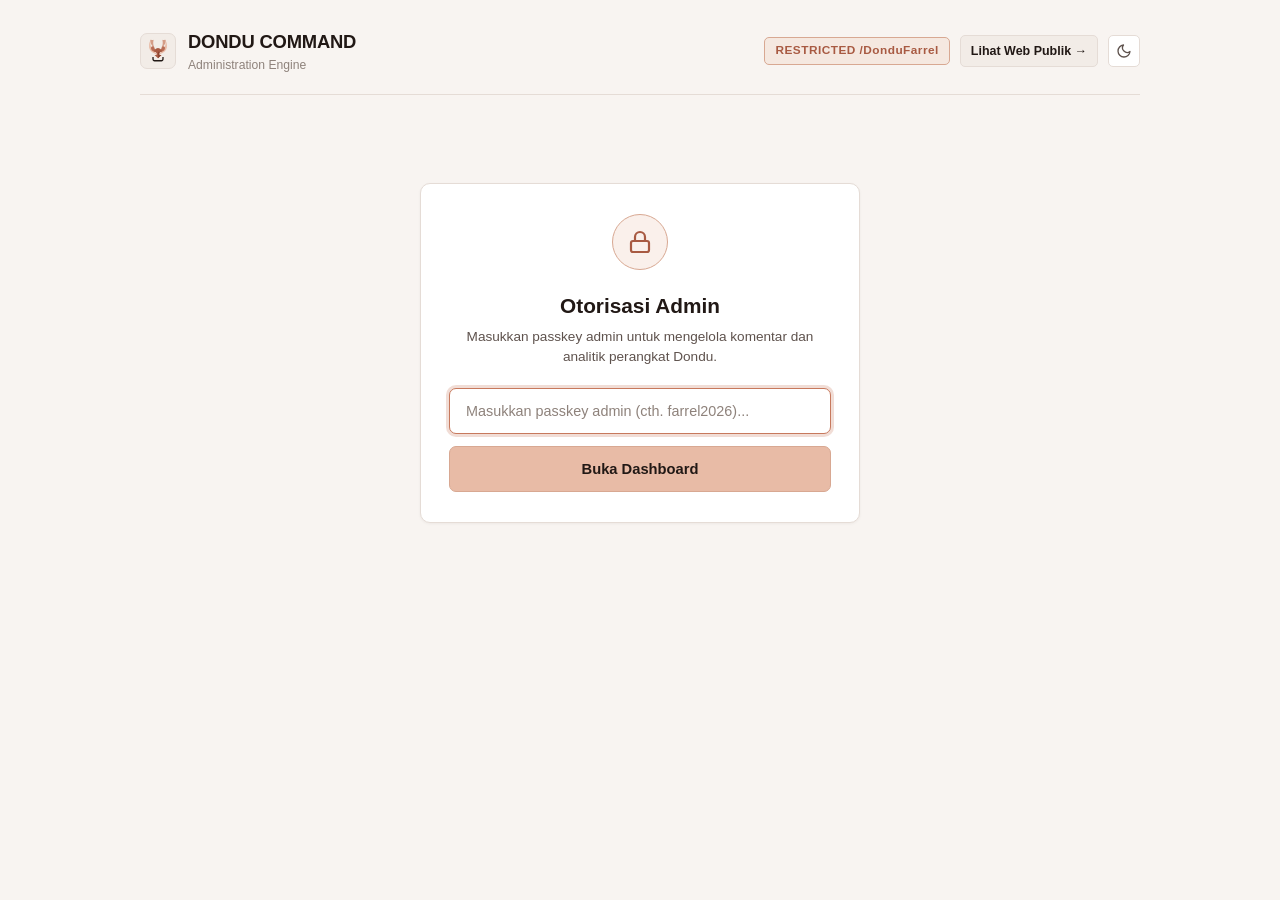
==== static/admin.html @ 4f3489fa "feat: setup admin dashboard at /DonduFarrel, device analytics, comments CRUD, custom falcon logo, an" ====
<!DOCTYPE html>
<html lang="id">
<head>
  <meta charset="UTF-8" />
  <meta name="viewport" content="width=device-width, initial-scale=1.0" />
  <meta name="robots" content="noindex, nofollow" />
  <meta name="theme-color" content="#E8BBA6" />
  <title>Dondu Central Command — /DonduFarrel</title>
  <link rel="icon" type="image/svg+xml" href="/static/dondu-logo.svg" />
  <link rel="stylesheet" href="/static/styles.css" />
  <style>
    /* Admin Specific Styling (Solid Flat, Anti-AI Slop) */
    .admin-shell {
      max-width: 1040px;
      margin: 0 auto;
      padding: 28px 20px 60px;
      display: flex;
      flex-direction: column;
      gap: 28px;
    }

    .admin-nav {
      display: flex;
      align-items: center;
      justify-content: space-between;
      flex-wrap: wrap;
      gap: 16px;
      padding-bottom: 20px;
      border-bottom: 1px solid var(--border-color);
    }

    .admin-brand {
      display: flex;
      align-items: center;
      gap: 12px;
      text-decoration: none;
      color: var(--text-primary);
    }

    .admin-badge-lock {
      font-size: 0.74rem;
      font-weight: 700;
      color: var(--accent-dark);
      background-color: var(--accent-soft);
      border: 1px solid var(--accent-border);
      padding: 4px 10px;
      border-radius: var(--radius-sm);
      letter-spacing: 0.04em;
    }

    :root[data-theme="dark"] .admin-badge-lock {
      color: var(--accent);
    }

    .admin-nav-actions {
      display: flex;
      align-items: center;
      gap: 10px;
    }

    /* Auth Screen (Login Passkey) */
    .admin-auth-card {
      max-width: 440px;
      margin: 60px auto;
      text-align: center;
      display: flex;
      flex-direction: column;
      gap: 20px;
    }

    .auth-icon-wrap {
      width: 56px;
      height: 56px;
      border-radius: 50%;
      background-color: var(--accent-soft);
      color: var(--accent-dark);
      border: 1px solid var(--accent-border);
      display: inline-flex;
      align-items: center;
      justify-content: center;
      margin: 0 auto;
    }

    :root[data-theme="dark"] .auth-icon-wrap {
      color: var(--accent);
    }

    /* Metrics Overview Grid */
    .metrics-grid {
      display: grid;
      grid-template-columns: repeat(auto-fit, minmax(210px, 1fr));
      gap: 18px;
    }

    .metric-card {
      background-color: var(--bg-card);
      border: 1px solid var(--border-color);
      border-radius: var(--radius-md);
      padding: 20px;
      box-shadow: var(--shadow-sm);
      display: flex;
      flex-direction: column;
      gap: 6px;
    }

    .metric-label {
      font-size: 0.78rem;
      font-weight: 600;
      text-transform: uppercase;
      letter-spacing: 0.05em;
      color: var(--text-muted);
    }

    .metric-val {
      font-size: 2rem;
      font-weight: 800;
      letter-spacing: -0.03em;
      color: var(--text-primary);
      line-height: 1.1;
    }

    .metric-desc {
      font-size: 0.78rem;
      color: var(--text-secondary);
    }

    /* Admin Section Headers */
    .admin-section-header {
      display: flex;
      align-items: center;
      justify-content: space-between;
      flex-wrap: wrap;
      gap: 12px;
      margin-bottom: 16px;
    }

    .admin-section-title {
      font-size: 1.15rem;
      font-weight: 700;
      letter-spacing: -0.01em;
      color: var(--text-primary);
      display: flex;
      align-items: center;
      gap: 8px;
    }

    /* Tables */
    .table-container {
      width: 100%;
      overflow-x: auto;
      border: 1px solid var(--border-color);
      border-radius: var(--radius-md);
      background-color: var(--bg-card);
    }

    .admin-table {
      width: 100%;
      border-collapse: collapse;
      text-align: left;
      font-size: 0.86rem;
    }

    .admin-table th {
      background-color: var(--bg-subtle);
      color: var(--text-secondary);
      font-weight: 700;
      font-size: 0.76rem;
      text-transform: uppercase;
      letter-spacing: 0.05em;
      padding: 12px 16px;
      border-bottom: 1px solid var(--border-color);
      white-space: nowrap;
    }

    .admin-table td {
      padding: 13px 16px;
      border-bottom: 1px solid var(--border-color);
      color: var(--text-primary);
      vertical-align: middle;
    }

    .admin-table tr:last-child td {
      border-bottom: none;
    }

    .admin-table tr:hover td {
      background-color: var(--accent-soft);
    }

    /* Status Pills */
    .pill-status {
      display: inline-flex;
      align-items: center;
      padding: 2px 8px;
      border-radius: 4px;
      font-size: 0.74rem;
      font-weight: 600;
      text-transform: uppercase;
      letter-spacing: 0.02em;
    }

    .pill-active {
      background-color: var(--accent-soft);
      color: var(--accent-dark);
      border: 1px solid var(--accent-border);
    }

    :root[data-theme="dark"] .pill-active {
      color: var(--accent);
    }

    .pill-pinned {
      background-color: var(--accent);
      color: var(--accent-contrast);
      font-weight: 700;
    }

    .pill-hidden {
      background-color: var(--bg-subtle);
      color: var(--text-muted);
      border: 1px solid var(--border-color);
    }

    .pill-badge {
      display: inline-block;
      font-size: 0.72rem;
      font-weight: 600;
      padding: 1px 6px;
      border-radius: 4px;
      background-color: var(--bg-subtle);
      border: 1px solid var(--border-color);
      color: var(--text-secondary);
    }

    /* Actions */
    .table-actions {
      display: flex;
      align-items: center;
      gap: 6px;
    }

    .btn-action {
      height: 32px;
      padding: 0 10px;
      font-size: 0.78rem;
      font-weight: 600;
      border-radius: var(--radius-sm);
      border: 1px solid var(--border-color);
      background-color: var(--bg-subtle);
      color: var(--text-primary);
      cursor: pointer;
      display: inline-flex;
      align-items: center;
      gap: 4px;
      transition: border-color 0.15s ease, background-color 0.15s ease;
    }

    .btn-action:hover {
      border-color: var(--border-focus);
      background-color: var(--accent-soft);
    }

    .btn-action-delete:hover {
      background-color: var(--danger-bg);
      border-color: var(--danger-border);
      color: var(--danger-text);
    }

    /* Device Analytics Summary Row */
    .analytics-row {
      display: grid;
      grid-template-columns: repeat(auto-fit, minmax(280px, 1fr));
      gap: 18px;
    }

    .distribution-card {
      background-color: var(--bg-card);
      border: 1px solid var(--border-color);
      border-radius: var(--radius-md);
      padding: 18px;
    }

    .distribution-list {
      display: flex;
      flex-direction: column;
      gap: 10px;
      margin-top: 12px;
    }

    .distribution-item {
      display: flex;
      align-items: center;
      justify-content: space-between;
      font-size: 0.86rem;
    }

    .distribution-name {
      display: flex;
      align-items: center;
      gap: 8px;
      color: var(--text-primary);
      font-weight: 600;
    }

    .distribution-count {
      font-family: var(--font-mono);
      font-weight: 700;
      color: var(--accent-dark);
    }

    :root[data-theme="dark"] .distribution-count {
      color: var(--accent);
    }

    /* Modal Form */
    .admin-modal-backdrop {
      position: fixed;
      inset: 0;
      background-color: rgba(33, 24, 21, 0.6);
      display: flex;
      align-items: center;
      justify-content: center;
      padding: 20px;
      z-index: 100;
    }

    .admin-modal {
      width: 100%;
      max-width: 520px;
      background-color: var(--bg-card);
      border: 1px solid var(--border-color);
      border-radius: var(--radius-lg);
      padding: 24px;
      box-shadow: 0 10px 30px rgba(0, 0, 0, 0.25);
      display: flex;
      flex-direction: column;
      gap: 16px;
    }

    .modal-header {
      display: flex;
      align-items: center;
      justify-content: space-between;
      border-bottom: 1px solid var(--border-color);
      padding-bottom: 12px;
    }

    .modal-title {
      font-size: 1.05rem;
      font-weight: 700;
    }
  </style>
</head>
<body>
  <div class="admin-shell">
    <!-- Admin Top Nav -->
    <header class="admin-nav">
      <a href="/" class="admin-brand" title="Kembali ke Halaman Utama">
        <div class="brand-mark" aria-hidden="true">
          <svg class="brand-logo-svg" viewBox="0 0 120 120" width="28" height="28" fill="none" role="img" aria-hidden="true">
            <path d="M40 8C38 18 35 32 46 47C35 40 26 28 24 16C23 11 25 8 28 8C31 8 35 12 40 8Z" fill="#D49D87"/>
            <path d="M28 8C22 22 24 40 38 56C48 68 56 74 58 84C53 77 45 71 36 67C24 61 17 48 19 32C19 22 23 13 28 8Z" fill="#E8BBA6"/>
            <path d="M38 38C44 48 51 58 56 70C51 66 43 62 36 60C30 58 27 50 28 44C30 38 34 39 38 38Z" fill="#B86C54"/>
            <path d="M80 8C82 18 85 32 74 47C85 40 94 28 96 16C97 11 95 8 92 8C89 8 85 12 80 8Z" fill="#D49D87"/>
            <path d="M92 8C98 22 96 40 82 56C72 68 64 74 62 84C67 77 75 71 84 67C96 61 103 48 101 32C101 22 97 13 92 8Z" fill="#E8BBA6"/>
            <path d="M82 38C76 48 69 58 64 70C69 66 77 62 84 60C90 58 93 50 92 44C90 38 86 39 82 38Z" fill="#B86C54"/>
            <path d="M60 46C65 46 71 50 74 54C76 56 78 59 81 60C78 63 74 65 70 65C66 69 62 76 60 78C58 76 54 69 50 65C46 65 42 63 39 60C42 59 44 56 46 54C49 50 55 46 60 46Z" fill="#A85A42"/>
            <polygon points="60,94 44,78 54,78 54,64 66,64 66,78 76,78" fill="#A85A42"/>
            <polygon points="60,94 60,64 66,64 66,78 76,78" fill="#8C4430"/>
            <path d="M34 88V98C34 103.5 38.5 108 44 108H76C81.5 108 86 103.5 86 98V88H80V98C80 100.2 78.2 102 76 102H44C41.8 102 40 100.2 40 98V88H34Z" fill="currentColor"/>
          </svg>
        </div>
        <div>
          <strong style="letter-spacing: -0.01em; font-size: 1.15rem;">DONDU COMMAND</strong>
          <span style="font-size: 0.76rem; color: var(--text-muted); display: block;">Administration Engine</span>
        </div>
      </a>

      <div class="admin-nav-actions">
        <span class="admin-badge-lock">RESTRICTED /DonduFarrel</span>
        <a href="/" class="btn btn-action" style="text-decoration:none;">Lihat Web Publik &rarr;</a>
        <button type="button" id="themeToggleBtn" class="theme-toggle" aria-label="Ganti tema">
          <svg class="icon-sun" viewBox="0 0 24 24" width="16" height="16" fill="none" stroke="currentColor" stroke-width="2" stroke-linecap="round" stroke-linejoin="round" aria-hidden="true">
            <circle cx="12" cy="12" r="4"></circle>
            <path d="M12 2v2M12 20v2M4.93 4.93l1.41 1.41M17.66 17.66l1.41 1.41M2 12h2M20 12h2M6.34 17.66l-1.41 1.41M19.07 4.93l-1.41 1.41"></path>
          </svg>
          <svg class="icon-moon" viewBox="0 0 24 24" width="16" height="16" fill="none" stroke="currentColor" stroke-width="2" stroke-linecap="round" stroke-linejoin="round" aria-hidden="true">
            <path d="M21 12.79A9 9 0 1 1 11.21 3 7 7 0 0 0 21 12.79z"></path>
          </svg>
        </button>
      </div>
    </header>

    <!-- State 1: Locked Screen (Password Prompt) -->
    <section id="authSection" class="card admin-auth-card">
      <div class="auth-icon-wrap" aria-hidden="true">
        <svg viewBox="0 0 24 24" width="24" height="24" fill="none" stroke="currentColor" stroke-width="2.2" stroke-linecap="round" stroke-linejoin="round">
          <rect x="3" y="11" width="18" height="11" rx="2" ry="2"></rect>
          <path d="M7 11V7a5 5 0 0 1 10 0v4"></path>
        </svg>
      </div>
      <div>
        <h1 style="font-size: 1.3rem; margin-bottom: 6px;">Otorisasi Admin</h1>
        <p style="font-size: 0.85rem; color: var(--text-secondary);">Masukkan passkey admin untuk mengelola komentar dan analitik perangkat Dondu.</p>
      </div>

      <form id="adminLoginForm" style="display:flex; flex-direction:column; gap:12px;">
        <input
          type="password"
          id="adminPasskeyInput"
          class="url-input"
          placeholder="Masukkan passkey admin (cth. farrel2026)..."
          autocomplete="current-password"
          required
          style="padding: 0 16px; height: 46px;"
        />
        <div id="authAlert" class="alert-box hidden" style="margin: 0; padding: 8px 12px;">
          <p id="authAlertText" class="alert-text" style="font-size: 0.82rem;"></p>
        </div>
        <button type="submit" class="btn btn-primary" style="width: 100%; height: 46px;">
          <span>Buka Dashboard</span>
        </button>
      </form>
    </section>

    <!-- State 2: Active Dashboard (Shown after Login) -->
    <main id="dashboardMain" class="hidden" style="display:flex; flex-direction:column; gap:32px;">
      <!-- Metrics Overview -->
      <section class="metrics-grid">
        <div class="metric-card">
          <span class="metric-label">Perangkat Terdeteksi</span>
          <span class="metric-val" id="metricTotalDevices">0</span>
          <span class="metric-desc">Total perangkat unik tercatat</span>
        </div>
        <div class="metric-card">
          <span class="metric-label">Total Kunjungan</span>
          <span class="metric-val" id="metricTotalVisits">0</span>
          <span class="metric-desc">Akumulasi sesi kunjungan</span>
        </div>
        <div class="metric-card">
          <span class="metric-label">Aktif Hari Ini</span>
          <span class="metric-val" id="metricDevicesToday">0</span>
          <span class="metric-desc">Perangkat masuk 24 jam terakhir</span>
        </div>
        <div class="metric-card">
          <span class="metric-label">Total Komentar</span>
          <span class="metric-val" id="metricTotalComments">0</span>
          <span class="metric-desc">Ulasan tersimpan di engine</span>
        </div>
      </section>

      <!-- Device Recognition Breakdown -->
      <section class="card">
        <div class="admin-section-header">
          <h2 class="admin-section-title">
            <svg viewBox="0 0 24 24" width="20" height="20" fill="none" stroke="currentColor" stroke-width="2.2" stroke-linecap="round" stroke-linejoin="round">
              <rect x="2" y="3" width="20" height="14" rx="2" ry="2"></rect>
              <line x1="8" y1="21" x2="16" y2="21"></line>
              <line x1="12" y1="17" x2="12" y2="21"></line>
            </svg>
            <span>Pengenal Perangkat Pengunjung (Device Analytics)</span>
          </h2>
          <span class="metric-desc" id="lastUpdatedDeviceText">Sinkronisasi langsung</span>
        </div>

        <div class="analytics-row" style="margin-bottom: 20px;">
          <div class="distribution-card">
            <strong style="font-size:0.86rem; color:var(--text-secondary); text-transform:uppercase;">Tipe Perangkat</strong>
            <div id="deviceTypeDistList" class="distribution-list"></div>
          </div>
          <div class="distribution-card">
            <strong style="font-size:0.86rem; color:var(--text-secondary); text-transform:uppercase;">Sistem Operasi (OS)</strong>
            <div id="osDistList" class="distribution-list"></div>
          </div>
          <div class="distribution-card">
            <strong style="font-size:0.86rem; color:var(--text-secondary); text-transform:uppercase;">Browser Web</strong>
            <div id="browserDistList" class="distribution-list"></div>
          </div>
        </div>

        <h3 style="font-size:0.95rem; font-weight:700; margin-bottom:12px;">Daftar Perangkat Terakhir Mengakses</h3>
        <div class="table-container">
          <table class="admin-table">
            <thead>
              <tr>
                <th>Device ID</th>
                <th>Tipe Perangkat</th>
                <th>Sistem Operasi</th>
                <th>Browser</th>
                <th>Resolusi Layar</th>
                <th>Total Kunjungan</th>
                <th>Terakhir Masuk</th>
              </tr>
            </thead>
            <tbody id="devicesTableBody">
              <tr><td colspan="7" style="text-align:center; color:var(--text-muted);">Memuat data perangkat...</td></tr>
            </tbody>
          </table>
        </div>
      </section>

      <!-- Comments CRUD Management -->
      <section class="card">
        <div class="admin-section-header">
          <h2 class="admin-section-title">
            <svg viewBox="0 0 24 24" width="20" height="20" fill="none" stroke="currentColor" stroke-width="2.2" stroke-linecap="round" stroke-linejoin="round">
              <path d="M21 15a2 2 0 0 1-2 2H7l-4 4V5a2 2 0 0 1 2-2h14a2 2 0 0 1 2 2z"></path>
            </svg>
            <span>Manajemen Komentar &amp; Ulasan (CRUD)</span>
          </h2>
          <button type="button" id="btnAddAnnouncement" class="btn btn-primary" style="height:36px; font-size:0.82rem; padding: 0 14px;">
            <svg viewBox="0 0 24 24" width="14" height="14" fill="none" stroke="currentColor" stroke-width="2.5" stroke-linecap="round" stroke-linejoin="round">
              <line x1="12" y1="5" x2="12" y2="19"></line>
              <line x1="5" y1="12" x2="19" y2="12"></line>
            </svg>
            <span>Tambah Komentar Resmi</span>
          </button>
        </div>

        <div class="table-container">
          <table class="admin-table">
            <thead>
              <tr>
                <th>Penulis</th>
                <th>Lencana</th>
                <th>Isi Komentar</th>
                <th>Tanggal</th>
                <th>Status</th>
                <th>Pin</th>
                <th>Aksi</th>
              </tr>
            </thead>
            <tbody id="commentsTableBody">
              <tr><td colspan="7" style="text-align:center; color:var(--text-muted);">Memuat daftar komentar...</td></tr>
            </tbody>
          </table>
        </div>
      </section>
    </main>
  </div>

  <!-- Modal Edit / Add Comment -->
  <div id="commentModal" class="admin-modal-backdrop hidden" role="dialog" aria-modal="true">
    <div class="admin-modal">
      <div class="modal-header">
        <h3 id="modalTitle" class="modal-title">Edit Komentar</h3>
        <button type="button" id="btnModalClose" class="btn-action" style="border:none;">&times;</button>
      </div>

      <form id="commentEditForm" style="display:flex; flex-direction:column; gap:12px;">
        <input type="hidden" id="modalCommentId" />
        <div>
          <label for="modalAuthorInput" class="input-label" style="display:block; margin-bottom:4px;">Nama Penulis</label>
          <input type="text" id="modalAuthorInput" class="comment-input" maxlength="50" required />
        </div>
        <div>
          <label for="modalBadgeInput" class="input-label" style="display:block; margin-bottom:4px;">Lencana (cth: Developer / Admin / User)</label>
          <input type="text" id="modalBadgeInput" class="comment-input" placeholder="Opsional (cth: Developer)..." maxlength="30" />
        </div>
        <div>
          <label for="modalTextInput" class="input-label" style="display:block; margin-bottom:4px;">Isi Komentar</label>
          <textarea id="modalTextInput" class="comment-textarea" rows="4" maxlength="500" required></textarea>
        </div>
        <div style="display:flex; gap:16px; align-items:center;">
          <label style="display:flex; align-items:center; gap:6px; font-size:0.86rem; cursor:pointer;">
            <input type="checkbox" id="modalPinCheckbox" />
            <span>Sematkan ke atas (Pin)</span>
          </label>
          <label style="display:flex; align-items:center; gap:6px; font-size:0.86rem; cursor:pointer;">
            <input type="checkbox" id="modalActiveCheckbox" checked />
            <span>Aktif / Tampilkan ke publik</span>
          </label>
        </div>

        <div style="display:flex; justify-content:flex-end; gap:8px; margin-top:8px;">
          <button type="button" id="btnModalCancel" class="btn-action" style="height:40px; padding:0 16px;">Batal</button>
          <button type="submit" id="btnModalSave" class="btn btn-primary" style="height:40px; padding:0 18px;">Simpan Perubahan</button>
        </div>
      </form>
    </div>
  </div>

  <script src="/static/admin.js"></script>
</body>
</html>
---- static/styles.css ----
:root {
  /* Brand Accent: Solid Warm Terracotta/Peach from Reference Image (Strictly Flat, No Gradients) */
  --accent: #E8BBA6;
  --accent-hover: #DFAD97;
  --accent-active: #D49D87;
  --accent-dark: #A85A42;
  --accent-soft: rgba(232, 187, 166, 0.22);
  --accent-border: #D8A892;
  --accent-contrast: #211815;

  /* Status Colors (Solid Flat) */
  --status-online: #D68C72;
  --danger-bg: #FDF3F2;
  --danger-border: #F3C7C2;
  --danger-text: #96281D;

  /* Light Theme (Default) */
  --bg-page: #F8F4F1;
  --bg-card: #FFFFFF;
  --bg-subtle: #F2ECE7;
  --bg-input: #FFFFFF;
  --text-primary: #211815;
  --text-secondary: #5E524D;
  --text-muted: #8E827B;
  --border-color: #E5DCD6;
  --border-focus: #C7795D;
  --focus-ring: rgba(199, 121, 93, 0.25);
  --shadow-card: 0 1px 3px rgba(33, 24, 21, 0.05);
  --shadow-sm: 0 1px 2px rgba(33, 24, 21, 0.04);

  /* Enterprise Geometric Radii */
  --radius-lg: 10px;
  --radius-md: 7px;
  --radius-sm: 5px;

  /* Font Stacks */
  --font-sans: -apple-system, BlinkMacSystemFont, "Segoe UI", Roboto, "Inter", "Helvetica Neue", Arial, sans-serif;
  --font-mono: ui-monospace, "SF Mono", "Segoe UI Mono", Menlo, Consolas, monospace;
}

@media (prefers-color-scheme: dark) {
  :root:not([data-theme="light"]) {
    --bg-page: #151211;
    --bg-card: #1D1817;
    --bg-subtle: #26201E;
    --bg-input: #191413;
    --text-primary: #F7F2EF;
    --text-secondary: #C6BBB5;
    --text-muted: #8F827B;
    --border-color: #312724;
    --border-focus: #E8BBA6;
    --focus-ring: rgba(232, 187, 166, 0.3);
    --shadow-card: 0 1px 3px rgba(0, 0, 0, 0.4);
    --shadow-sm: 0 1px 2px rgba(0, 0, 0, 0.3);

    --danger-bg: #2D1614;
    --danger-border: #57221E;
    --danger-text: #FCA5A5;

    --accent-contrast: #181210;
    --accent-soft: rgba(232, 187, 166, 0.16);
    --accent-border: rgba(232, 187, 166, 0.38);
    --accent-hover: #F0C7B5;
    --accent-active: #DDAA95;
  }
}

:root[data-theme="dark"] {
  --bg-page: #151211;
  --bg-card: #1D1817;
  --bg-subtle: #26201E;
  --bg-input: #191413;
  --text-primary: #F7F2EF;
  --text-secondary: #C6BBB5;
  --text-muted: #8F827B;
  --border-color: #312724;
  --border-focus: #E8BBA6;
  --focus-ring: rgba(232, 187, 166, 0.3);
  --shadow-card: 0 1px 3px rgba(0, 0, 0, 0.4);
  --shadow-sm: 0 1px 2px rgba(0, 0, 0, 0.3);

  --danger-bg: #2D1614;
  --danger-border: #57221E;
  --danger-text: #FCA5A5;

  --accent-contrast: #181210;
  --accent-soft: rgba(232, 187, 166, 0.16);
  --accent-border: rgba(232, 187, 166, 0.38);
  --accent-hover: #F0C7B5;
  --accent-active: #DDAA95;
}

*,
*::before,
*::after {
  box-sizing: border-box;
  margin: 0;
  padding: 0;
}

html {
  font-family: var(--font-sans);
  -webkit-text-size-adjust: 100%;
  color-scheme: light dark;
}

:root[data-theme="light"] {
  color-scheme: light;
}

:root[data-theme="dark"] {
  color-scheme: dark;
}

body {
  background-color: var(--bg-page);
  color: var(--text-primary);
  min-height: 100dvh;
  line-height: 1.5;
  -webkit-font-smoothing: antialiased;
  -moz-osx-font-smoothing: grayscale;
}

.sr-only {
  position: absolute;
  width: 1px;
  height: 1px;
  padding: 0;
  margin: -1px;
  overflow: hidden;
  clip: rect(0, 0, 0, 0);
  white-space: nowrap;
  border: 0;
}

.hidden {
  display: none !important;
}

/* Page Shell & Architecture */
.page-shell {
  max-width: 780px;
  margin: 0 auto;
  padding: 30px 20px 52px;
  min-height: 100dvh;
  display: flex;
  flex-direction: column;
  gap: 28px;
}

/* Header & Top Bar */
.site-header {
  display: flex;
  flex-direction: column;
  gap: 18px;
  border-bottom: 1px solid var(--border-color);
  padding-bottom: 20px;
}

.header-top {
  display: flex;
  align-items: center;
  justify-content: space-between;
  width: 100%;
}

.brand-block {
  display: flex;
  align-items: center;
  gap: 12px;
  text-decoration: none;
  color: var(--text-primary);
}

.brand-mark {
  width: 36px;
  height: 36px;
  background-color: var(--bg-subtle);
  color: var(--accent-contrast);
  border: 1px solid var(--border-color);
  border-radius: var(--radius-md);
  display: inline-flex;
  align-items: center;
  justify-content: center;
  flex-shrink: 0;
  padding: 4px;
}

.brand-logo-svg {
  width: 28px;
  height: 28px;
  display: block;
}

.brand-text {
  display: flex;
  flex-direction: column;
}

.brand-wordmark {
  font-size: 1.18rem;
  font-weight: 700;
  letter-spacing: -0.025em;
  line-height: 1.2;
}

.brand-sub {
  font-size: 0.76rem;
  font-weight: 500;
  color: var(--text-muted);
  letter-spacing: 0.01em;
}

.header-meta {
  display: flex;
  align-items: center;
  gap: 10px;
}

.status-badge {
  display: inline-flex;
  align-items: center;
  gap: 6px;
  font-size: 0.74rem;
  font-weight: 600;
  color: var(--text-secondary);
  background-color: var(--bg-card);
  border: 1px solid var(--border-color);
  padding: 4px 10px;
  border-radius: var(--radius-sm);
  font-family: var(--font-mono);
}

.status-indicator {
  width: 6px;
  height: 6px;
  border-radius: 50%;
  background-color: var(--status-online);
  display: inline-block;
}

.theme-toggle {
  background-color: var(--bg-card);
  color: var(--text-secondary);
  border: 1px solid var(--border-color);
  border-radius: var(--radius-sm);
  width: 32px;
  height: 32px;
  display: inline-flex;
  align-items: center;
  justify-content: center;
  cursor: pointer;
  transition: border-color 0.15s ease, color 0.15s ease;
}

.theme-toggle:hover {
  border-color: var(--border-focus);
  color: var(--text-primary);
}

:root[data-theme="dark"] .icon-moon {
  display: none;
}

:root[data-theme="light"] .icon-sun {
  display: none;
}

@media (prefers-color-scheme: dark) {
  :root:not([data-theme="light"]) .icon-moon {
    display: none;
  }
}

@media (prefers-color-scheme: light) {
  :root:not([data-theme="dark"]) .icon-sun {
    display: none;
  }
}

/* Platform Matrix Bar */
.platform-row {
  display: flex;
  align-items: center;
  justify-content: space-between;
  flex-wrap: wrap;
  gap: 8px;
}

.platform-label {
  font-size: 0.78rem;
  font-weight: 600;
  color: var(--text-muted);
  text-transform: uppercase;
  letter-spacing: 0.04em;
}

.platform-chips {
  display: flex;
  flex-wrap: wrap;
  gap: 6px;
}

.chip {
  font-size: 0.75rem;
  font-weight: 500;
  color: var(--text-secondary);
  background-color: var(--bg-card);
  border: 1px solid var(--border-color);
  padding: 3px 9px;
  border-radius: var(--radius-sm);
  display: inline-flex;
  align-items: center;
  gap: 6px;
  transition: border-color 0.15s ease, color 0.15s ease;
}

.chip:hover {
  border-color: var(--border-focus);
  color: var(--text-primary);
}

.chip-icon {
  width: 12px;
  height: 12px;
  flex-shrink: 0;
}

/* Main Content Area */
.main-content {
  display: flex;
  flex-direction: column;
  gap: 32px;
  flex: 1;
}

/* Enterprise Surface Cards (Solid Flat, No Gradients) */
.card {
  background-color: var(--bg-card);
  border: 1px solid var(--border-color);
  border-radius: var(--radius-lg);
  padding: 24px;
  box-shadow: var(--shadow-card);
}

.search-header {
  display: flex;
  justify-content: space-between;
  align-items: center;
  margin-bottom: 12px;
}

.input-label {
  font-size: 0.86rem;
  font-weight: 600;
  color: var(--text-secondary);
}

.shortcut-hint {
  font-size: 0.74rem;
  color: var(--text-muted);
  font-family: var(--font-mono);
}

.shortcut-hint kbd {
  background-color: var(--bg-subtle);
  border: 1px solid var(--border-color);
  border-radius: 3px;
  padding: 2px 5px;
  font-size: 0.72rem;
  color: var(--text-secondary);
}

.input-group {
  display: flex;
  flex-direction: column;
  gap: 12px;
}

.input-wrapper {
  position: relative;
  display: flex;
  align-items: center;
  width: 100%;
}

.url-input {
  width: 100%;
  height: 50px;
  padding: 0 100px 0 16px;
  font-size: 0.94rem;
  font-family: var(--font-sans);
  color: var(--text-primary);
  background-color: var(--bg-input);
  border: 1px solid var(--border-color);
  border-radius: var(--radius-md);
  outline: none;
  transition: border-color 0.15s ease, box-shadow 0.15s ease;
}

.url-input.has-value {
  padding-right: 44px;
}

.url-input::placeholder {
  color: var(--text-muted);
  font-size: 0.9rem;
}

.url-input:focus {
  border-color: var(--border-focus);
  box-shadow: 0 0 0 3px var(--focus-ring);
}

.paste-action-btn {
  position: absolute;
  right: 8px;
  height: 34px;
  padding: 0 12px;
  border: 1px solid var(--border-color);
  border-radius: var(--radius-sm);
  background-color: var(--bg-subtle);
  color: var(--text-secondary);
  font-size: 0.8rem;
  font-weight: 600;
  display: inline-flex;
  align-items: center;
  gap: 6px;
  cursor: pointer;
  transition: border-color 0.15s ease, color 0.15s ease, background-color 0.15s ease;
}

.paste-action-btn:hover {
  border-color: var(--border-focus);
  color: var(--text-primary);
}

.clear-action-btn {
  position: absolute;
  right: 8px;
  width: 28px;
  height: 28px;
  border: 1px solid var(--border-color);
  border-radius: var(--radius-sm);
  background-color: var(--bg-subtle);
  color: var(--text-muted);
  display: inline-flex;
  align-items: center;
  justify-content: center;
  cursor: pointer;
  transition: color 0.15s ease, border-color 0.15s ease;
}

.clear-action-btn:hover {
  color: var(--text-primary);
  border-color: var(--border-focus);
}

/* Action Buttons */
.btn {
  height: 48px;
  padding: 0 20px;
  font-size: 0.92rem;
  font-weight: 600;
  font-family: var(--font-sans);
  border-radius: var(--radius-md);
  border: 1px solid transparent;
  display: inline-flex;
  align-items: center;
  justify-content: center;
  gap: 8px;
  cursor: pointer;
  transition: background-color 0.15s ease, border-color 0.15s ease, opacity 0.15s ease;
  white-space: nowrap;
}

.btn-primary {
  background-color: var(--accent);
  color: var(--accent-contrast);
  border-color: var(--accent-border);
}

.btn-primary:hover:not(:disabled) {
  background-color: var(--accent-hover);
}

.btn-primary:active:not(:disabled) {
  background-color: var(--accent-active);
}

.btn:disabled {
  opacity: 0.6;
  cursor: not-allowed;
}

.btn:focus-visible,
.segment-btn:focus-visible,
.theme-toggle:focus-visible,
.paste-action-btn:focus-visible,
.clear-action-btn:focus-visible {
  outline: 2px solid var(--border-focus);
  outline-offset: 2px;
}

/* Alert Box (Solid, Flat) */
.alert-box {
  margin-top: 12px;
  padding: 10px 12px;
  border-radius: var(--radius-md);
  background-color: var(--danger-bg);
  border: 1px solid var(--danger-border);
  color: var(--danger-text);
  display: flex;
  align-items: flex-start;
  gap: 10px;
  font-size: 0.86rem;
  line-height: 1.45;
}

.alert-icon {
  flex-shrink: 0;
  margin-top: 2px;
}

/* Media Inspector Card */
.preview-card {
  display: flex;
  flex-direction: column;
  gap: 16px;
}

.inspector-grid {
  display: flex;
  flex-direction: column;
  gap: 14px;
}

.thumbnail-panel {
  position: relative;
  width: 100%;
  aspect-ratio: 16 / 9;
  background-color: var(--bg-subtle);
  border-radius: var(--radius-md);
  overflow: hidden;
  display: flex;
  align-items: center;
  justify-content: center;
  border: 1px solid var(--border-color);
}

.thumbnail-img {
  width: 100%;
  height: 100%;
  object-fit: cover;
}

.thumbnail-fallback {
  color: var(--text-muted);
  display: flex;
  align-items: center;
  justify-content: center;
}

.badge-duration {
  position: absolute;
  bottom: 8px;
  right: 8px;
  background-color: rgba(21, 18, 17, 0.9);
  color: #FFFFFF;
  font-size: 0.72rem;
  font-weight: 600;
  font-family: var(--font-mono);
  padding: 2px 7px;
  border-radius: var(--radius-sm);
  font-variant-numeric: tabular-nums;
  border: 1px solid rgba(255, 255, 255, 0.15);
}

.specs-panel {
  display: flex;
  flex-direction: column;
  gap: 8px;
}

.meta-header-row {
  display: flex;
  align-items: center;
  gap: 8px;
}

.badge-platform {
  display: inline-block;
  font-size: 0.72rem;
  font-weight: 600;
  font-family: var(--font-mono);
  color: var(--accent-contrast);
  background-color: var(--accent);
  border: 1px solid var(--accent-border);
  padding: 2px 8px;
  border-radius: var(--radius-sm);
  text-transform: uppercase;
  letter-spacing: 0.04em;
}

.media-title {
  font-size: 1.04rem;
  font-weight: 700;
  line-height: 1.35;
  letter-spacing: -0.015em;
  color: var(--text-primary);
  display: -webkit-box;
  -webkit-line-clamp: 2;
  -webkit-box-orient: vertical;
  overflow: hidden;
}

.media-uploader {
  font-size: 0.84rem;
  color: var(--text-secondary);
  font-weight: 500;
}

.specs-table {
  display: grid;
  grid-template-columns: auto 1fr;
  gap: 4px 12px;
  font-size: 0.78rem;
  padding-top: 6px;
  border-top: 1px solid var(--border-color);
  font-family: var(--font-mono);
}

.spec-key {
  color: var(--text-muted);
}

.spec-val {
  color: var(--text-secondary);
  font-weight: 600;
}

.divider {
  border: none;
  border-top: 1px solid var(--border-color);
  margin: 0;
}

/* Transcoding Configuration */
.transcode-grid {
  display: grid;
  grid-template-columns: 1fr;
  gap: 12px;
}

.control-field {
  display: flex;
  flex-direction: column;
  gap: 6px;
}

.control-label {
  font-size: 0.8rem;
  font-weight: 600;
  color: var(--text-secondary);
}

/* Segmented Control (Flat Solid Tabs) */
.segmented-control {
  display: grid;
  grid-template-columns: 1fr 1fr;
  background-color: var(--bg-subtle);
  padding: 3px;
  border-radius: var(--radius-md);
  border: 1px solid var(--border-color);
  gap: 3px;
}

.segment-btn {
  height: 38px;
  border: 1px solid transparent;
  border-radius: var(--radius-sm);
  background: transparent;
  color: var(--text-secondary);
  font-size: 0.84rem;
  font-weight: 600;
  font-family: var(--font-sans);
  display: inline-flex;
  align-items: center;
  justify-content: center;
  gap: 6px;
  cursor: pointer;
  transition: background-color 0.15s ease, color 0.15s ease, border-color 0.15s ease;
}

.segment-btn.active {
  background-color: var(--bg-card);
  color: var(--text-primary);
  border-color: var(--border-color);
  box-shadow: var(--shadow-sm);
}

.select-wrapper {
  position: relative;
  display: flex;
  align-items: center;
}

.quality-select {
  width: 100%;
  height: 44px;
  padding: 0 36px 0 12px;
  font-size: 0.9rem;
  font-weight: 500;
  font-family: var(--font-sans);
  color: var(--text-primary);
  background-color: var(--bg-input);
  border: 1px solid var(--border-color);
  border-radius: var(--radius-md);
  appearance: none;
  cursor: pointer;
  outline: none;
  transition: border-color 0.15s ease, box-shadow 0.15s ease;
}

.quality-select:focus {
  border-color: var(--border-focus);
  box-shadow: 0 0 0 2px var(--focus-ring);
}

.select-chevron {
  position: absolute;
  right: 12px;
  color: var(--text-muted);
  pointer-events: none;
}

/* Pipeline Progress (Solid Flat, No Gradients) */
.pipeline-card {
  background-color: var(--bg-subtle);
  border: 1px solid var(--border-color);
  border-radius: var(--radius-md);
  padding: 12px 14px;
  display: flex;
  flex-direction: column;
  gap: 10px;
}

.pipeline-header {
  display: flex;
  justify-content: space-between;
  align-items: center;
  gap: 8px;
  font-size: 0.82rem;
  font-weight: 600;
}

.pipeline-status {
  color: var(--text-secondary);
}

.pipeline-percent {
  color: var(--accent-dark);
  font-family: var(--font-mono);
  font-variant-numeric: tabular-nums;
  font-weight: 700;
}

:root[data-theme="dark"] .pipeline-percent {
  color: var(--accent);
}

.progress-track {
  width: 100%;
  height: 6px;
  background-color: var(--border-color);
  border-radius: var(--radius-sm);
  overflow: hidden;
}

.progress-fill {
  height: 100%;
  background-color: var(--accent-dark);
  border-radius: var(--radius-sm);
  transition: width 0.25s linear;
}

:root[data-theme="dark"] .progress-fill {
  background-color: var(--accent);
}

.btn-download {
  width: 100%;
  height: 46px;
  font-size: 0.95rem;
}

/* Solid Minimalist Spinner */
.spinner {
  width: 16px;
  height: 16px;
  border: 2px solid rgba(33, 24, 21, 0.25);
  border-top-color: var(--accent-contrast);
  border-radius: 50%;
  animation: spin 0.75s linear infinite;
}

:root[data-theme="dark"] .spinner {
  border-color: rgba(24, 18, 16, 0.35);
  border-top-color: var(--accent-contrast);
}

@keyframes spin {
  to {
    transform: rotate(360deg);
  }
}

/* Comments Section (Live Prototype) */
.comments-card {
  display: flex;
  flex-direction: column;
  gap: 16px;
}

.comments-header {
  display: flex;
  align-items: center;
  justify-content: space-between;
  gap: 12px;
  padding-bottom: 14px;
  border-bottom: 1px solid var(--border-color);
}

.comments-title-wrap {
  display: flex;
  align-items: center;
  gap: 10px;
}

.comments-icon {
  color: var(--accent-dark);
  flex-shrink: 0;
}

:root[data-theme="dark"] .comments-icon {
  color: var(--accent);
}

.comments-title {
  font-size: 1.05rem;
  font-weight: 700;
  letter-spacing: -0.01em;
  color: var(--text-primary);
}

.comments-count {
  display: inline-flex;
  align-items: center;
  justify-content: center;
  min-width: 20px;
  height: 20px;
  padding: 0 6px;
  font-size: 0.75rem;
  font-weight: 700;
  color: var(--accent-contrast);
  background-color: var(--accent);
  border-radius: 10px;
}

.comments-tag {
  font-size: 0.72rem;
  font-weight: 600;
  color: var(--text-muted);
  background-color: var(--bg-subtle);
  border: 1px solid var(--border-color);
  padding: 3px 8px;
  border-radius: var(--radius-sm);
  text-transform: uppercase;
  letter-spacing: 0.04em;
}

.comment-form {
  display: flex;
  flex-direction: column;
  gap: 10px;
  background-color: var(--bg-subtle);
  border: 1px solid var(--border-color);
  border-radius: var(--radius-md);
  padding: 14px;
}

.comment-form-group {
  display: flex;
  flex-direction: column;
}

.comment-input,
.comment-textarea {
  width: 100%;
  background-color: var(--bg-input);
  border: 1px solid var(--border-color);
  border-radius: var(--radius-md);
  color: var(--text-primary);
  font-family: var(--font-sans);
  font-size: 0.88rem;
  padding: 9px 12px;
  outline: none;
  transition: border-color 0.15s ease, box-shadow 0.15s ease;
}

.comment-input::placeholder,
.comment-textarea::placeholder {
  color: var(--text-muted);
}

.comment-input:focus-visible,
.comment-textarea:focus-visible {
  border-color: var(--border-focus);
  box-shadow: 0 0 0 3px var(--focus-ring);
}

.comment-textarea {
  resize: vertical;
  min-height: 72px;
  line-height: 1.45;
}

.comment-form-footer {
  display: flex;
  align-items: center;
  justify-content: space-between;
  gap: 12px;
  padding-top: 4px;
}

.comment-char-counter {
  font-size: 0.75rem;
  color: var(--text-muted);
  font-family: var(--font-mono);
}

.btn-comment {
  padding: 8px 16px;
  font-size: 0.84rem;
  border-radius: var(--radius-md);
  align-self: flex-end;
}

.comments-list {
  display: flex;
  flex-direction: column;
  gap: 12px;
}

.comment-item {
  display: flex;
  gap: 12px;
  padding: 14px;
  background-color: var(--bg-card);
  border: 1px solid var(--border-color);
  border-radius: var(--radius-md);
  box-shadow: var(--shadow-sm);
  transition: border-color 0.15s ease;
}

.comment-item:hover {
  border-color: var(--accent-border);
}

.comment-avatar {
  width: 38px;
  height: 38px;
  border-radius: 50%;
  background-color: var(--accent);
  color: var(--accent-contrast);
  font-weight: 700;
  font-size: 0.85rem;
  display: flex;
  align-items: center;
  justify-content: center;
  flex-shrink: 0;
  user-select: none;
  letter-spacing: 0.02em;
}

.comment-body {
  flex: 1;
  min-width: 0;
}

.comment-meta {
  display: flex;
  align-items: baseline;
  justify-content: space-between;
  gap: 8px;
  margin-bottom: 5px;
}

.comment-author {
  font-size: 0.88rem;
  font-weight: 700;
  color: var(--text-primary);
}

.comment-badge-author {
  display: inline-block;
  margin-left: 6px;
  font-size: 0.68rem;
  font-weight: 600;
  padding: 1px 6px;
  background-color: var(--accent-soft);
  color: var(--accent-dark);
  border-radius: 4px;
  border: 1px solid var(--accent-border);
}

:root[data-theme="dark"] .comment-badge-author {
  color: var(--accent);
}

.comment-time {
  font-size: 0.74rem;
  color: var(--text-muted);
  white-space: nowrap;
}

.comment-text {
  font-size: 0.86rem;
  line-height: 1.5;
  color: var(--text-secondary);
  word-break: break-word;
  white-space: pre-wrap;
}

.comments-empty {
  text-align: center;
  padding: 24px 16px;
  color: var(--text-muted);
  font-size: 0.88rem;
  border: 1px dashed var(--border-color);
  border-radius: var(--radius-md);
  background-color: var(--bg-subtle);
}

/* Footer */
.site-footer {
  margin-top: auto;
  padding-top: 18px;
  display: flex;
  align-items: center;
  justify-content: center;
  text-align: center;
  border-top: 1px solid var(--border-color);
  font-size: 0.85rem;
}

.footer-copy {
  font-weight: 600;
  color: var(--text-muted);
  letter-spacing: 0.01em;
}

/* Responsive Grid Adjustments */
@media (min-width: 580px) {
  .page-shell {
    padding: 36px 24px 56px;
    gap: 34px;
  }

  .main-content {
    gap: 36px;
  }

  .card {
    padding: 30px 28px;
  }

  .input-group {
    flex-direction: row;
  }

  .btn-inspect {
    width: auto;
    height: 50px;
    padding: 0 24px;
  }

  .inspector-grid {
    flex-direction: row;
    align-items: flex-start;
  }

  .thumbnail-panel {
    width: 220px;
    flex-shrink: 0;
  }

  .transcode-grid {
    grid-template-columns: 1fr 1fr;
  }
}
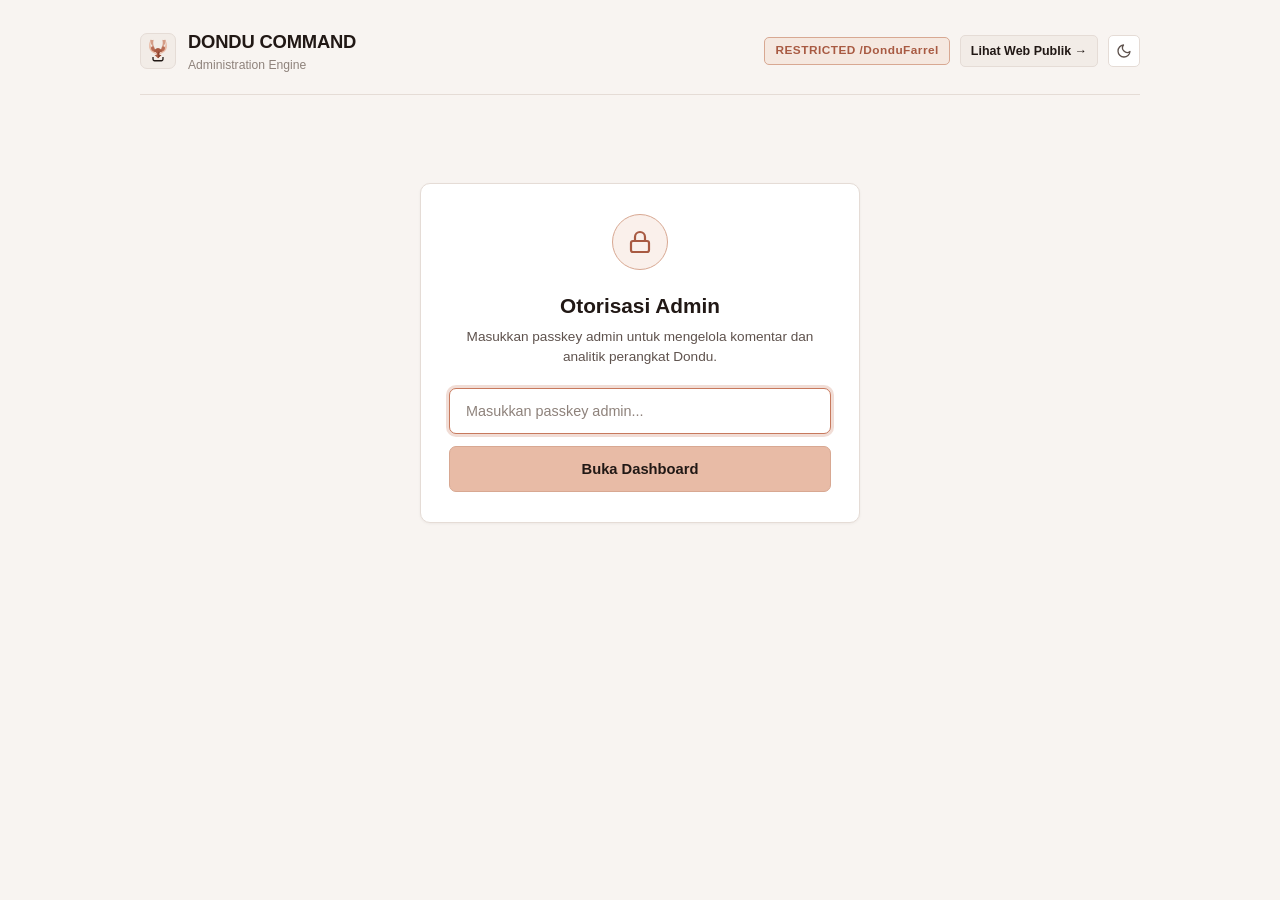
==== commit 5899f9c6: "fix(admin): remove passkey hint from login placeholder" ====
--- a/static/admin.html
+++ b/static/admin.html
@@ -409,7 +409,7 @@
           type="password"
           id="adminPasskeyInput"
           class="url-input"
-          placeholder="Masukkan passkey admin (cth. farrel2026)..."
+          placeholder="Masukkan passkey admin..."
           autocomplete="current-password"
           required
           style="padding: 0 16px; height: 46px;"
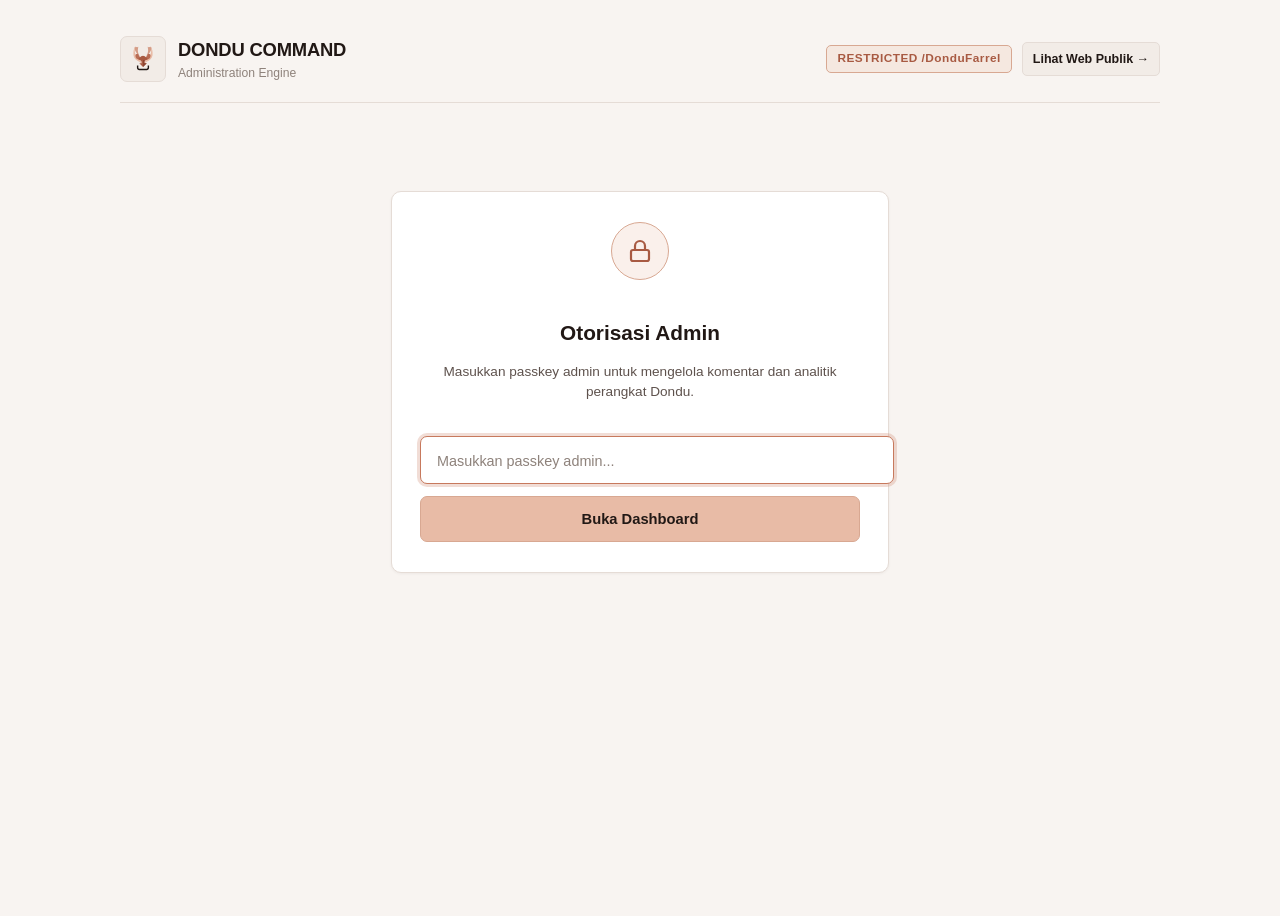
==== commit 9afd725f: "feat(theme): enforce strict light theme and remove dark mode toggle" ====
--- a/static/admin.html
+++ b/static/admin.html
@@ -1,5 +1,5 @@
 <!DOCTYPE html>
-<html lang="id">
+<html lang="id" data-theme="light">
 <head>
   <meta charset="UTF-8" />
   <meta name="viewport" content="width=device-width, initial-scale=1.0" />
@@ -48,9 +48,7 @@
       letter-spacing: 0.04em;
     }
 
-    :root[data-theme="dark"] .admin-badge-lock {
-      color: var(--accent);
-    }
+
 
     .admin-nav-actions {
       display: flex;
@@ -81,9 +79,7 @@
       margin: 0 auto;
     }
 
-    :root[data-theme="dark"] .auth-icon-wrap {
-      color: var(--accent);
-    }
+
 
     /* Metrics Overview Grid */
     .metrics-grid {
@@ -205,9 +201,7 @@
       border: 1px solid var(--accent-border);
     }
 
-    :root[data-theme="dark"] .pill-active {
-      color: var(--accent);
-    }
+
 
     .pill-pinned {
       background-color: var(--accent);
@@ -308,9 +302,7 @@
       color: var(--accent-dark);
     }
 
-    :root[data-theme="dark"] .distribution-count {
-      color: var(--accent);
-    }
+
 
     /* Modal Form */
     .admin-modal-backdrop {
@@ -379,15 +371,6 @@
       <div class="admin-nav-actions">
         <span class="admin-badge-lock">RESTRICTED /DonduFarrel</span>
         <a href="/" class="btn btn-action" style="text-decoration:none;">Lihat Web Publik &rarr;</a>
-        <button type="button" id="themeToggleBtn" class="theme-toggle" aria-label="Ganti tema">
-          <svg class="icon-sun" viewBox="0 0 24 24" width="16" height="16" fill="none" stroke="currentColor" stroke-width="2" stroke-linecap="round" stroke-linejoin="round" aria-hidden="true">
-            <circle cx="12" cy="12" r="4"></circle>
-            <path d="M12 2v2M12 20v2M4.93 4.93l1.41 1.41M17.66 17.66l1.41 1.41M2 12h2M20 12h2M6.34 17.66l-1.41 1.41M19.07 4.93l-1.41 1.41"></path>
-          </svg>
-          <svg class="icon-moon" viewBox="0 0 24 24" width="16" height="16" fill="none" stroke="currentColor" stroke-width="2" stroke-linecap="round" stroke-linejoin="round" aria-hidden="true">
-            <path d="M21 12.79A9 9 0 1 1 11.21 3 7 7 0 0 0 21 12.79z"></path>
-          </svg>
-        </button>
       </div>
     </header>
 
--- a/static/styles.css
+++ b/static/styles.css
@@ -38,78 +38,14 @@
   --font-mono: ui-monospace, "SF Mono", "Segoe UI Mono", Menlo, Consolas, monospace;
 }
 
-@media (prefers-color-scheme: dark) {
-  :root:not([data-theme="light"]) {
-    --bg-page: #151211;
-    --bg-card: #1D1817;
-    --bg-subtle: #26201E;
-    --bg-input: #191413;
-    --text-primary: #F7F2EF;
-    --text-secondary: #C6BBB5;
-    --text-muted: #8F827B;
-    --border-color: #312724;
-    --border-focus: #E8BBA6;
-    --focus-ring: rgba(232, 187, 166, 0.3);
-    --shadow-card: 0 1px 3px rgba(0, 0, 0, 0.4);
-    --shadow-sm: 0 1px 2px rgba(0, 0, 0, 0.3);
-
-    --danger-bg: #2D1614;
-    --danger-border: #57221E;
-    --danger-text: #FCA5A5;
-
-    --accent-contrast: #181210;
-    --accent-soft: rgba(232, 187, 166, 0.16);
-    --accent-border: rgba(232, 187, 166, 0.38);
-    --accent-hover: #F0C7B5;
-    --accent-active: #DDAA95;
-  }
-}
-
-:root[data-theme="dark"] {
-  --bg-page: #151211;
-  --bg-card: #1D1817;
-  --bg-subtle: #26201E;
-  --bg-input: #191413;
-  --text-primary: #F7F2EF;
-  --text-secondary: #C6BBB5;
-  --text-muted: #8F827B;
-  --border-color: #312724;
-  --border-focus: #E8BBA6;
-  --focus-ring: rgba(232, 187, 166, 0.3);
-  --shadow-card: 0 1px 3px rgba(0, 0, 0, 0.4);
-  --shadow-sm: 0 1px 2px rgba(0, 0, 0, 0.3);
-
-  --danger-bg: #2D1614;
-  --danger-border: #57221E;
-  --danger-text: #FCA5A5;
-
-  --accent-contrast: #181210;
-  --accent-soft: rgba(232, 187, 166, 0.16);
-  --accent-border: rgba(232, 187, 166, 0.38);
-  --accent-hover: #F0C7B5;
-  --accent-active: #DDAA95;
-}
-
-*,
-*::before,
-*::after {
-  box-sizing: border-box;
-  margin: 0;
-  padding: 0;
-}
-
 html {
   font-family: var(--font-sans);
   -webkit-text-size-adjust: 100%;
-  color-scheme: light dark;
-}
-
-:root[data-theme="light"] {
   color-scheme: light;
 }
 
-:root[data-theme="dark"] {
-  color-scheme: dark;
+:root {
+  color-scheme: light;
 }
 
 body {
@@ -239,44 +175,7 @@
   display: inline-block;
 }
 
-.theme-toggle {
-  background-color: var(--bg-card);
-  color: var(--text-secondary);
-  border: 1px solid var(--border-color);
-  border-radius: var(--radius-sm);
-  width: 32px;
-  height: 32px;
-  display: inline-flex;
-  align-items: center;
-  justify-content: center;
-  cursor: pointer;
-  transition: border-color 0.15s ease, color 0.15s ease;
-}
-
-.theme-toggle:hover {
-  border-color: var(--border-focus);
-  color: var(--text-primary);
-}
-
-:root[data-theme="dark"] .icon-moon {
-  display: none;
-}
-
-:root[data-theme="light"] .icon-sun {
-  display: none;
-}
-
-@media (prefers-color-scheme: dark) {
-  :root:not([data-theme="light"]) .icon-moon {
-    display: none;
-  }
-}
-
-@media (prefers-color-scheme: light) {
-  :root:not([data-theme="dark"]) .icon-sun {
-    display: none;
-  }
-}
+
 
 /* Platform Matrix Bar */
 .platform-row {
@@ -495,7 +394,6 @@
 
 .btn:focus-visible,
 .segment-btn:focus-visible,
-.theme-toggle:focus-visible,
 .paste-action-btn:focus-visible,
 .clear-action-btn:focus-visible {
   outline: 2px solid var(--border-focus);
@@ -765,10 +663,6 @@
   font-weight: 700;
 }
 
-:root[data-theme="dark"] .pipeline-percent {
-  color: var(--accent);
-}
-
 .progress-track {
   width: 100%;
   height: 6px;
@@ -782,10 +676,6 @@
   background-color: var(--accent-dark);
   border-radius: var(--radius-sm);
   transition: width 0.25s linear;
-}
-
-:root[data-theme="dark"] .progress-fill {
-  background-color: var(--accent);
 }
 
 .btn-download {
@@ -804,11 +694,6 @@
   animation: spin 0.75s linear infinite;
 }
 
-:root[data-theme="dark"] .spinner {
-  border-color: rgba(24, 18, 16, 0.35);
-  border-top-color: var(--accent-contrast);
-}
-
 @keyframes spin {
   to {
     transform: rotate(360deg);
@@ -840,10 +725,6 @@
 .comments-icon {
   color: var(--accent-dark);
   flex-shrink: 0;
-}
-
-:root[data-theme="dark"] .comments-icon {
-  color: var(--accent);
 }
 
 .comments-title {
@@ -1014,9 +895,7 @@
   border: 1px solid var(--accent-border);
 }
 
-:root[data-theme="dark"] .comment-badge-author {
-  color: var(--accent);
-}
+
 
 .comment-time {
   font-size: 0.74rem;
